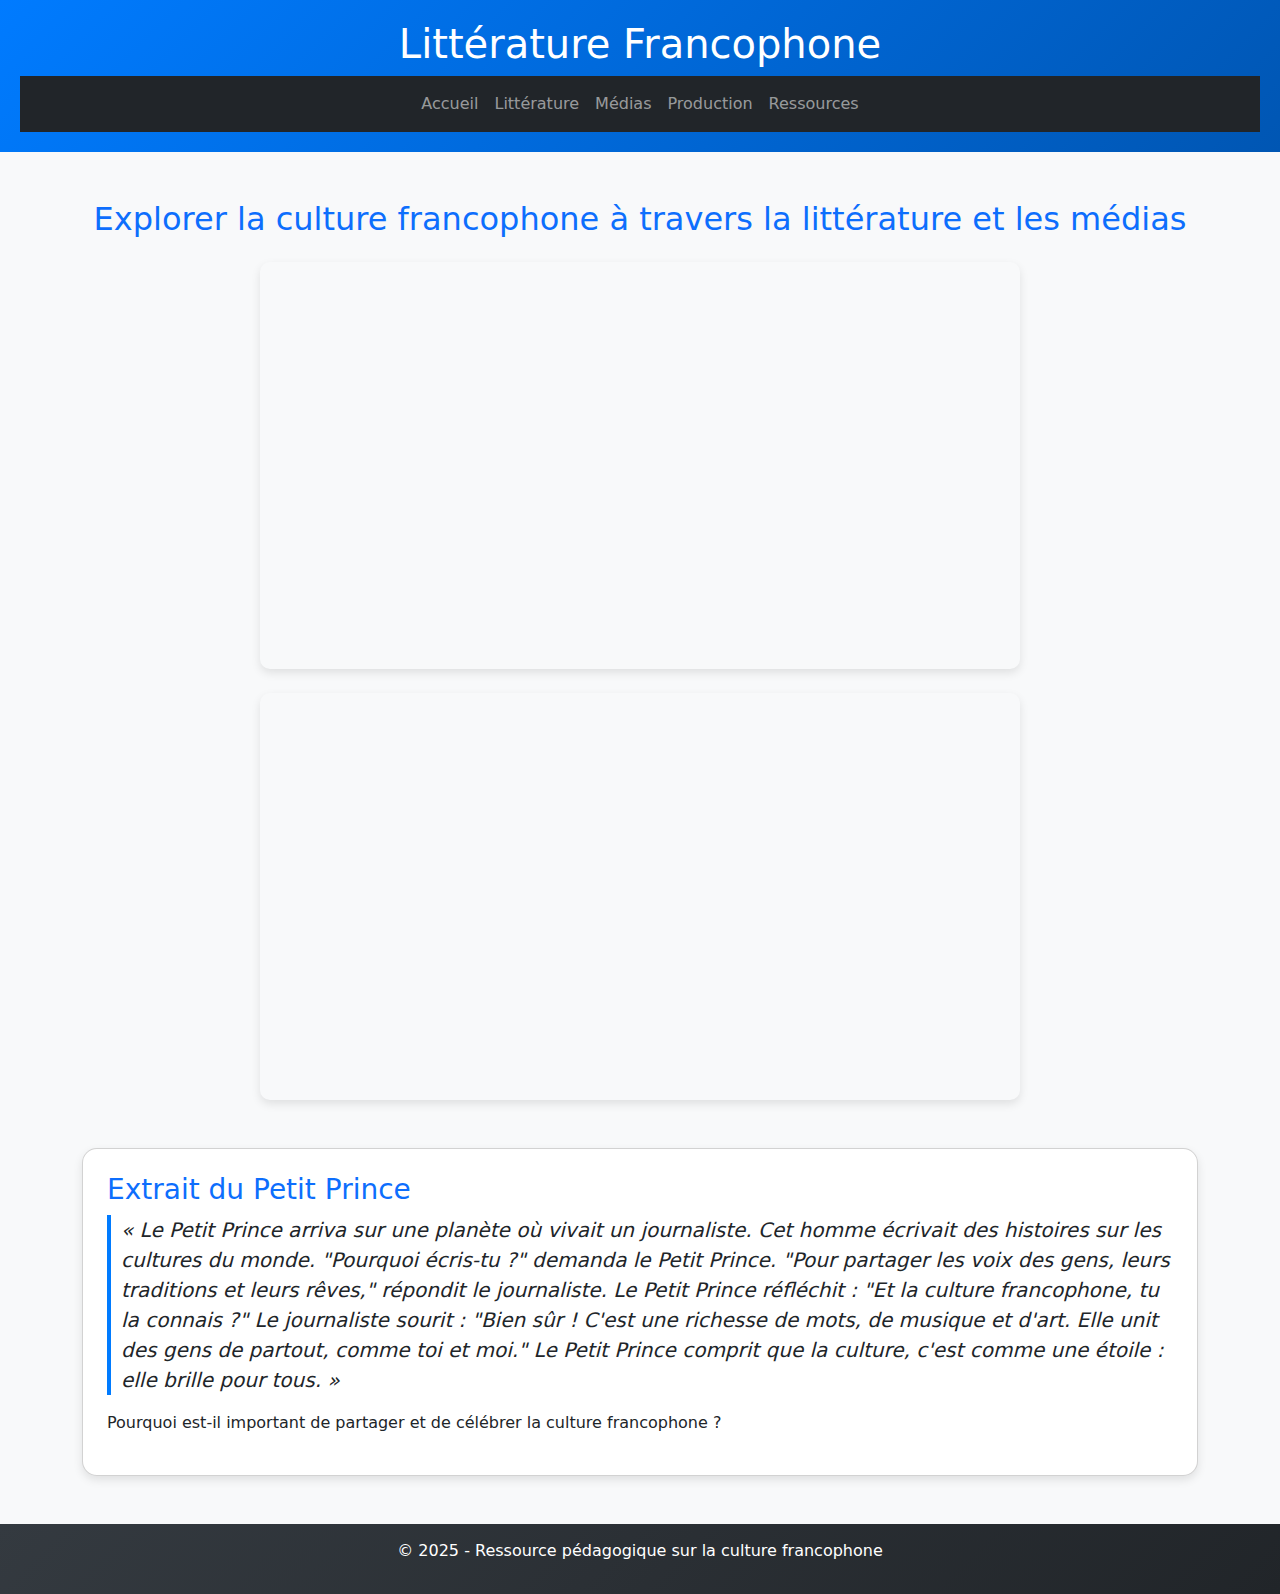
==== litterature.html @ 098ce60c "first commit" ====
<!DOCTYPE html>
<html lang="fr">
<head>
    <meta charset="UTF-8">
    <meta name="viewport" content="width=device-width, initial-scale=1.0">
    <title>Culture Francophone - Littérature</title>
    <link href="https://cdn.jsdelivr.net/npm/bootstrap@5.3.0/dist/css/bootstrap.min.css" rel="stylesheet">
    <link rel="stylesheet" href="styles.css">
    <style>
        .custom-header {
            background: linear-gradient(135deg, #007bff, #0056b3);
            color: white;
            padding: 20px;
        }
        .custom-footer {
            background: linear-gradient(135deg, #343a40, #212529);
            color: white;
            padding: 15px;
        }
        .custom-card {
            border-radius: 15px;
            box-shadow: 0px 4px 10px rgba(0, 0, 0, 0.1);
        }
        .video-container {
            border-radius: 10px;
            overflow: hidden;
            box-shadow: 0px 4px 10px rgba(0, 0, 0, 0.1);
        }
        blockquote {
            font-style: italic;
            border-left: 4px solid #007bff;
            padding-left: 10px;
        }
    </style>
</head>
<body class="bg-light d-flex flex-column min-vh-100">
    <header class="custom-header text-center">
        <h1>Littérature Francophone</h1>
        <nav class="navbar navbar-expand-lg navbar-dark bg-dark">
            <div class="container">
                <button class="navbar-toggler" type="button" data-bs-toggle="collapse" data-bs-target="#navbarNav">
                    <span class="navbar-toggler-icon"></span>
                </button>
                <div class="collapse navbar-collapse" id="navbarNav">
                    <ul class="navbar-nav mx-auto">
                        <li class="nav-item"><a class="nav-link" href="index.html">Accueil</a></li>
                        <li class="nav-item"><a class="nav-link" href="litterature.html">Littérature</a></li>
                        <li class="nav-item"><a class="nav-link" href="medias.html">Médias</a></li>
                        <li class="nav-item"><a class="nav-link" href="production.html">Production</a></li>
                        <li class="nav-item"><a class="nav-link" href="ressources.html">Ressources</a></li>
                    </ul>
                </div>
            </div>
        </nav>
    </header>
    <main class="container my-5 flex-grow-1">
        <h2 class="text-center text-primary">Explorer la culture francophone à travers la littérature et les médias</h2>
        <div class="row justify-content-center my-4">
            <div class="col-md-8 text-center video-container">
                <iframe width="100%" height="400" src="https://www.youtube.com/embed/voDeY1Byy2M" frameborder="0" allowfullscreen></iframe>
            </div>
        </div>
        <div class="row justify-content-center">
            <div class="col-md-8 text-center video-container">
                <iframe width="100%" height="400" src="https://www.youtube.com/embed/IWjBoj37sZQ" frameborder="0" allowfullscreen></iframe>
            </div>
        </div>
        <div class="card custom-card mt-5 p-4">
            <h3 class="text-primary">Extrait du Petit Prince</h3>
            <blockquote class="blockquote">« Le Petit Prince arriva sur une planète où vivait un journaliste. Cet homme écrivait des histoires sur les cultures du monde. "Pourquoi écris-tu ?" demanda le Petit Prince. "Pour partager les voix des gens, leurs traditions et leurs rêves," répondit le journaliste. Le Petit Prince réfléchit : "Et la culture francophone, tu la connais ?" Le journaliste sourit : "Bien sûr ! C'est une richesse de mots, de musique et d'art. Elle unit des gens de partout, comme toi et moi." Le Petit Prince comprit que la culture, c'est comme une étoile : elle brille pour tous. »</blockquote>
            <p>Pourquoi est-il important de partager et de célébrer la culture francophone ?</p>
        </div>
    </main>
    <footer class="custom-footer text-center mt-auto">
        <p>&copy; 2025 - Ressource pédagogique sur la culture francophone</p>
    </footer>
    <script src="https://cdn.jsdelivr.net/npm/bootstrap@5.3.0/dist/js/bootstrap.bundle.min.js"></script>
</body>
</html>
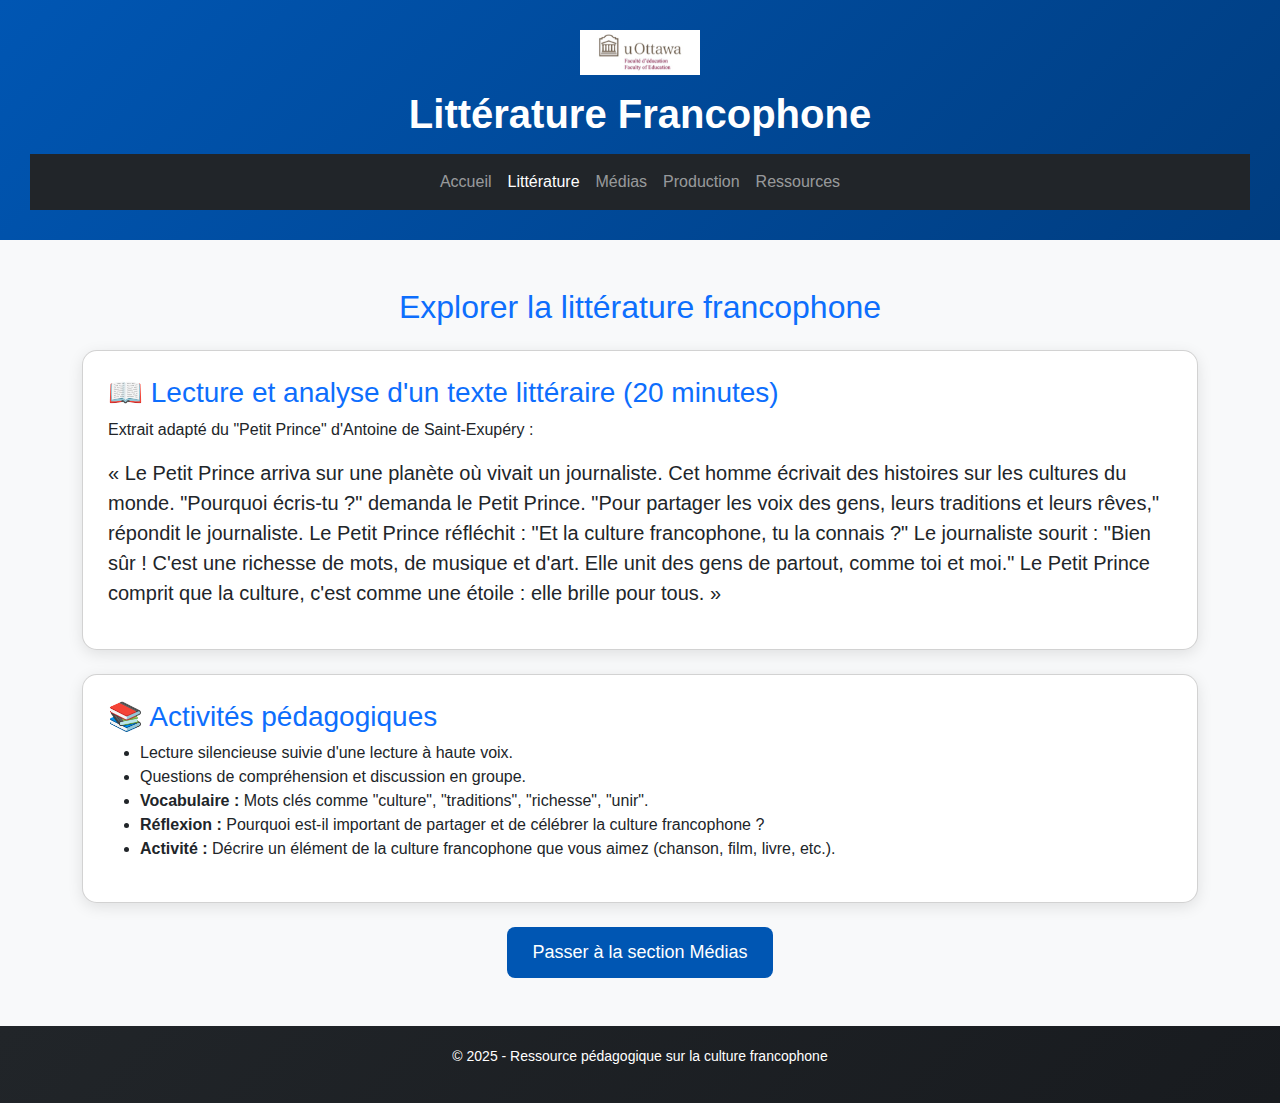
==== commit e89601d3: "last update 3" ====
--- a/litterature.html
+++ b/litterature.html
@@ -7,36 +7,59 @@
     <link href="https://cdn.jsdelivr.net/npm/bootstrap@5.3.0/dist/css/bootstrap.min.css" rel="stylesheet">
     <link rel="stylesheet" href="styles.css">
     <style>
+        body {
+            font-family: 'Arial', sans-serif;
+            background-color: #f8f9fa;
+        }
         .custom-header {
-            background: linear-gradient(135deg, #007bff, #0056b3);
+            background: linear-gradient(135deg, #0056b3, #003d80);
+            color: white;
+            padding: 30px;
+            text-align: center;
+        }
+        .custom-header h1 {
+            font-size: 2.5rem;
+            font-weight: bold;
+        }
+        .custom-footer {
+            background: linear-gradient(135deg, #212529, #181b1f);
             color: white;
             padding: 20px;
-        }
-        .custom-footer {
-            background: linear-gradient(135deg, #343a40, #212529);
-            color: white;
-            padding: 15px;
+            font-size: 14px;
         }
         .custom-card {
             border-radius: 15px;
-            box-shadow: 0px 4px 10px rgba(0, 0, 0, 0.1);
+            box-shadow: 0px 4px 15px rgba(0, 0, 0, 0.1);
+            padding: 25px;
+            background: white;
+            transition: transform 0.3s ease-in-out;
         }
-        .video-container {
-            border-radius: 10px;
-            overflow: hidden;
-            box-shadow: 0px 4px 10px rgba(0, 0, 0, 0.1);
+        .custom-card:hover {
+            transform: scale(1.02);
         }
-        blockquote {
-            font-style: italic;
-            border-left: 4px solid #007bff;
-            padding-left: 10px;
+        .logo {
+            max-width: 120px;
+            display: block;
+            margin: 0 auto 15px auto;
+        }
+        .btn-primary {
+            background-color: #0056b3;
+            border: none;
+            padding: 12px 25px;
+            font-size: 18px;
+            border-radius: 8px;
+            transition: background 0.3s ease;
+        }
+        .btn-primary:hover {
+            background-color: #003d80;
         }
     </style>
 </head>
 <body class="bg-light d-flex flex-column min-vh-100">
-    <header class="custom-header text-center">
+    <header class="custom-header">
+        <img src="images/logo.png" alt="Logo du site" class="logo">
         <h1>Littérature Francophone</h1>
-        <nav class="navbar navbar-expand-lg navbar-dark bg-dark">
+        <nav class="navbar navbar-expand-lg navbar-dark bg-dark mt-3">
             <div class="container">
                 <button class="navbar-toggler" type="button" data-bs-toggle="collapse" data-bs-target="#navbarNav">
                     <span class="navbar-toggler-icon"></span>
@@ -44,7 +67,7 @@
                 <div class="collapse navbar-collapse" id="navbarNav">
                     <ul class="navbar-nav mx-auto">
                         <li class="nav-item"><a class="nav-link" href="index.html">Accueil</a></li>
-                        <li class="nav-item"><a class="nav-link" href="litterature.html">Littérature</a></li>
+                        <li class="nav-item"><a class="nav-link active" href="litterature.html">Littérature</a></li>
                         <li class="nav-item"><a class="nav-link" href="medias.html">Médias</a></li>
                         <li class="nav-item"><a class="nav-link" href="production.html">Production</a></li>
                         <li class="nav-item"><a class="nav-link" href="ressources.html">Ressources</a></li>
@@ -54,21 +77,27 @@
         </nav>
     </header>
     <main class="container my-5 flex-grow-1">
-        <h2 class="text-center text-primary">Explorer la culture francophone à travers la littérature et les médias</h2>
-        <div class="row justify-content-center my-4">
-            <div class="col-md-8 text-center video-container">
-                <iframe width="100%" height="400" src="https://www.youtube.com/embed/voDeY1Byy2M" frameborder="0" allowfullscreen></iframe>
-            </div>
+        <h2 class="text-center text-primary">Explorer la littérature francophone</h2>
+        
+        <div class="card custom-card my-4">
+            <h3 class="text-primary">📖 Lecture et analyse d'un texte littéraire (20 minutes)</h3>
+            <p>Extrait adapté du "Petit Prince" d'Antoine de Saint-Exupéry :</p>
+            <blockquote class="blockquote">« Le Petit Prince arriva sur une planète où vivait un journaliste. Cet homme écrivait des histoires sur les cultures du monde. "Pourquoi écris-tu ?" demanda le Petit Prince. "Pour partager les voix des gens, leurs traditions et leurs rêves," répondit le journaliste. Le Petit Prince réfléchit : "Et la culture francophone, tu la connais ?" Le journaliste sourit : "Bien sûr ! C'est une richesse de mots, de musique et d'art. Elle unit des gens de partout, comme toi et moi." Le Petit Prince comprit que la culture, c'est comme une étoile : elle brille pour tous. »</blockquote>
         </div>
-        <div class="row justify-content-center">
-            <div class="col-md-8 text-center video-container">
-                <iframe width="100%" height="400" src="https://www.youtube.com/embed/IWjBoj37sZQ" frameborder="0" allowfullscreen></iframe>
-            </div>
+        
+        <div class="card custom-card my-4">
+            <h3 class="text-primary">📚 Activités pédagogiques</h3>
+            <ul>
+                <li>Lecture silencieuse suivie d'une lecture à haute voix.</li>
+                <li>Questions de compréhension et discussion en groupe.</li>
+                <li><strong>Vocabulaire :</strong> Mots clés comme "culture", "traditions", "richesse", "unir".</li>
+                <li><strong>Réflexion :</strong> Pourquoi est-il important de partager et de célébrer la culture francophone ?</li>
+                <li><strong>Activité :</strong> Décrire un élément de la culture francophone que vous aimez (chanson, film, livre, etc.).</li>
+            </ul>
         </div>
-        <div class="card custom-card mt-5 p-4">
-            <h3 class="text-primary">Extrait du Petit Prince</h3>
-            <blockquote class="blockquote">« Le Petit Prince arriva sur une planète où vivait un journaliste. Cet homme écrivait des histoires sur les cultures du monde. "Pourquoi écris-tu ?" demanda le Petit Prince. "Pour partager les voix des gens, leurs traditions et leurs rêves," répondit le journaliste. Le Petit Prince réfléchit : "Et la culture francophone, tu la connais ?" Le journaliste sourit : "Bien sûr ! C'est une richesse de mots, de musique et d'art. Elle unit des gens de partout, comme toi et moi." Le Petit Prince comprit que la culture, c'est comme une étoile : elle brille pour tous. »</blockquote>
-            <p>Pourquoi est-il important de partager et de célébrer la culture francophone ?</p>
+        
+        <div class="text-center mt-4">
+            <a href="medias.html" class="btn btn-primary btn-lg">Passer à la section Médias</a>
         </div>
     </main>
     <footer class="custom-footer text-center mt-auto">
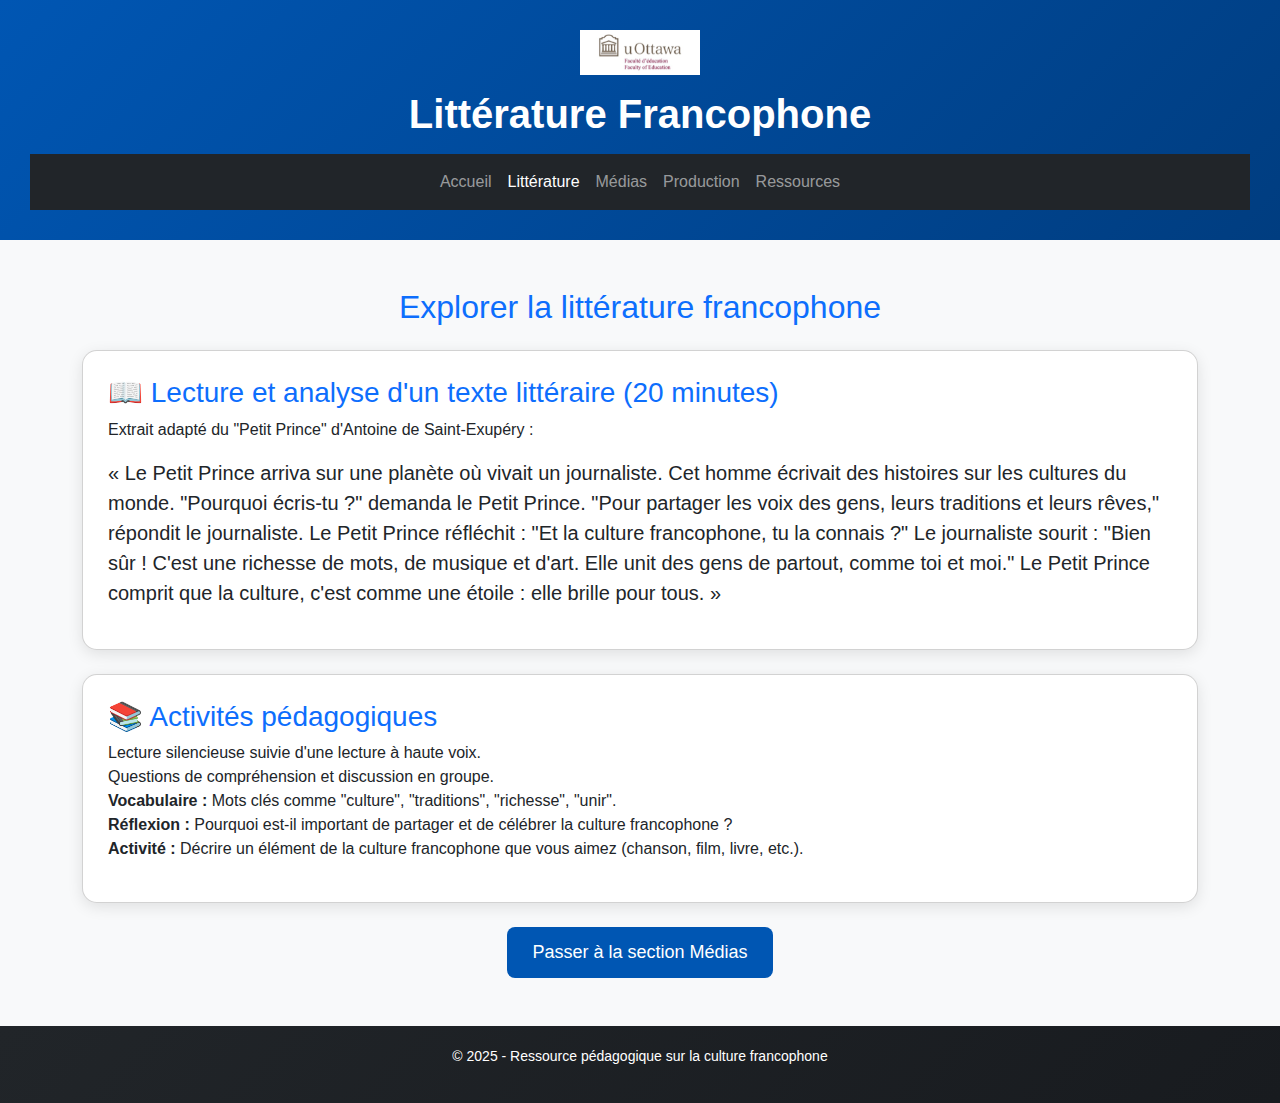
==== commit 84331f48: "last update 4" ====
--- a/litterature.html
+++ b/litterature.html
@@ -87,7 +87,7 @@
         
         <div class="card custom-card my-4">
             <h3 class="text-primary">📚 Activités pédagogiques</h3>
-            <ul>
+            <ul class="list-unstyled">
                 <li>Lecture silencieuse suivie d'une lecture à haute voix.</li>
                 <li>Questions de compréhension et discussion en groupe.</li>
                 <li><strong>Vocabulaire :</strong> Mots clés comme "culture", "traditions", "richesse", "unir".</li>
